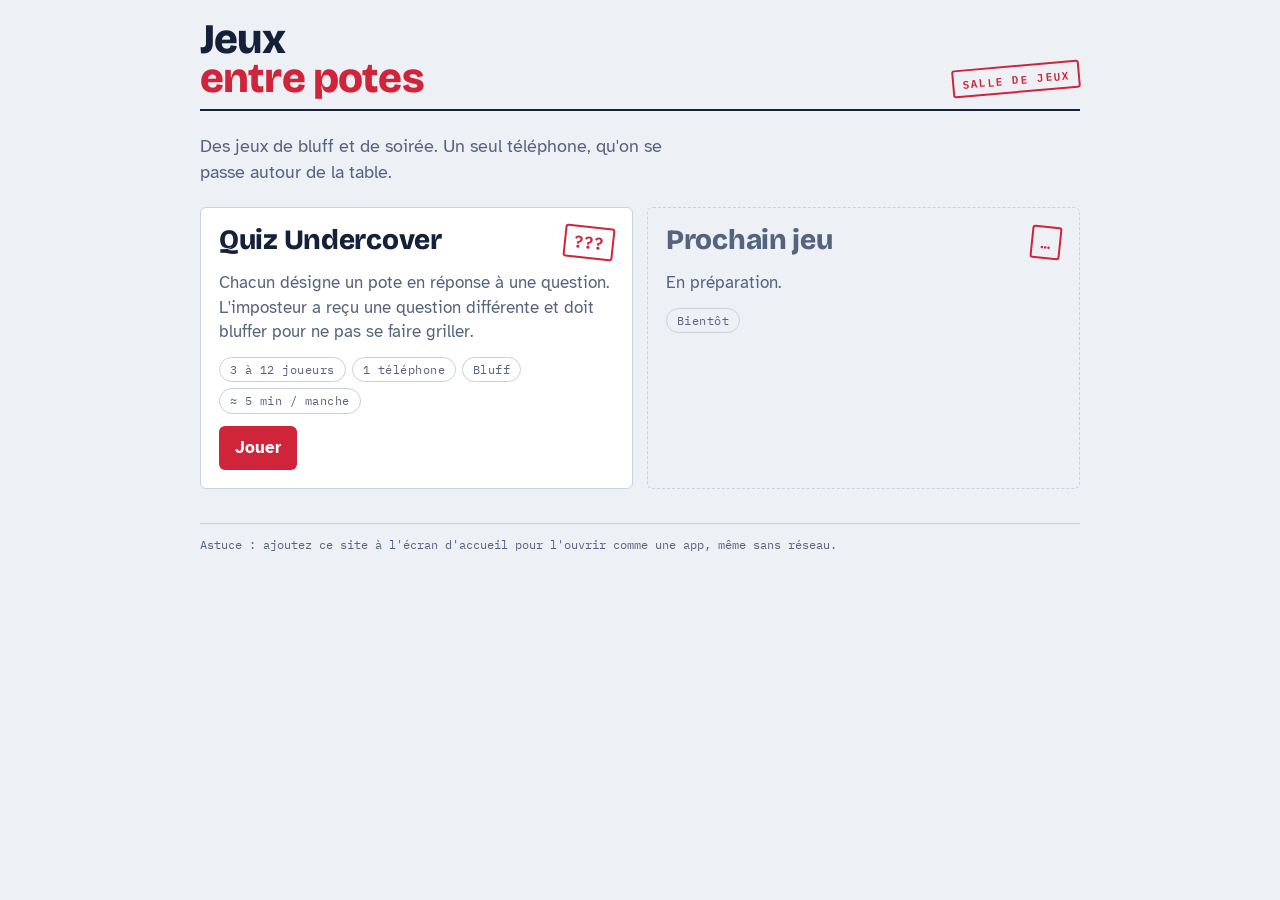
==== index.html @ 47267e18 "Site initial : catalogue, PWA et Quiz Undercover Co-Authored-By: Claude Opus 5.5 <noreply@anthropic." ====
<!doctype html>
<html lang="fr">
<head>
<meta charset="utf-8">
<meta name="viewport" content="width=device-width, initial-scale=1, viewport-fit=cover">
<title>Jeux entre potes</title>
<meta name="description" content="Jeux de soirée à jouer entre potes sur un seul téléphone.">
<meta name="theme-color" content="#15203A">
<meta name="apple-mobile-web-app-capable" content="yes">
<meta name="mobile-web-app-capable" content="yes">
<meta name="apple-mobile-web-app-status-bar-style" content="default">
<meta name="apple-mobile-web-app-title" content="Entre potes">
<link rel="manifest" href="manifest.webmanifest">
<link rel="apple-touch-icon" href="assets/icons/apple-touch-icon.png">
<link rel="icon" type="image/png" href="assets/icons/icon-192.png">
<link rel="preconnect" href="https://fonts.googleapis.com">
<link rel="preconnect" href="https://fonts.gstatic.com" crossorigin>
<link rel="stylesheet" href="https://fonts.googleapis.com/css2?family=Bricolage+Grotesque:opsz,wght@12..96,700;12..96,800&family=Atkinson+Hyperlegible:wght@400;700&family=IBM+Plex+Mono:wght@500;600&display=swap">
<link rel="stylesheet" href="assets/css/base.css">
</head>
<body>
<main class="sheet wide">
  <header class="head">
    <div class="brand">Jeux<br><em>entre potes</em></div>
    <div class="stamp">Salle de jeux</div>
  </header>
  <p class="intro">Des jeux de bluff et de soirée. Un seul téléphone, qu'on se passe autour de la table.</p>
  <section class="games" id="games" aria-label="Catalogue des jeux"></section>
  <p class="foot">Astuce : ajoutez ce site à l'écran d'accueil pour l'ouvrir comme une app, même sans réseau.</p>
</main>
<script src="assets/js/catalogue.js"></script>
<script>
  const esc = s => String(s).replace(/[&<>"']/g, c => ({ "&": "&amp;", "<": "&lt;", ">": "&gt;", '"': "&quot;", "'": "&#39;" }[c]));
  document.getElementById("games").innerHTML = GAMES.map(g => {
    const facts = g.facts.map(f => `<span>${esc(f)}</span>`).join("");
    const top = `<div class="game-top"><h2>${esc(g.title)}</h2><span class="emblem" aria-hidden="true">${esc(g.emblem)}</span></div>`;
    return g.path
      ? `<a class="game" href="${esc(g.path)}">${top}<p>${esc(g.pitch)}</p><div class="facts">${facts}</div><span class="play">Jouer</span></a>`
      : `<div class="game soon">${top}<p>${esc(g.pitch)}</p><div class="facts">${facts}</div></div>`;
  }).join("");
</script>
<script src="assets/js/pwa.js"></script>
</body>
</html>
---- assets/css/base.css ----
/* Styles communs à tout le site : couleurs, typo, boutons, cartes.
   Chaque jeu ajoute ses propres styles dans son dossier. */
/* Layout : une fiche d'interrogatoire centrée (560px max), champs étiquetés en mono, tampon rouge réservé aux moments forts */
:root {
  --paper: #EDF1F6;
  --card: #FFFFFF;
  --ink: #15203A;
  --muted: #56637E;
  --line: #C8D1DE;
  --stamp: #CF2439;
  --stamp-ink: #FFFFFF;
  --stamp-soft: #FBE3E6;
  --mark: #F2CF3A;
  --f-display: "Bricolage Grotesque", "Arial Black", system-ui, sans-serif;
  --f-body: "Atkinson Hyperlegible", system-ui, -apple-system, "Segoe UI", sans-serif;
  --f-mono: "IBM Plex Mono", ui-monospace, Menlo, Consolas, monospace;
}
@media (prefers-color-scheme: dark) {
  :root:not([data-theme="light"]) {
    --paper: #0F1628; --card: #182139; --ink: #E6EBF4; --muted: #96A2BC;
    --line: #2D3B5C; --stamp: #FF5C6D; --stamp-ink: #1A0A0D; --stamp-soft: #3A1C27; --mark: #E0C23A;
    color-scheme: dark;
  }
}
:root[data-theme="dark"] {
  --paper: #0F1628; --card: #182139; --ink: #E6EBF4; --muted: #96A2BC;
  --line: #2D3B5C; --stamp: #FF5C6D; --stamp-ink: #1A0A0D; --stamp-soft: #3A1C27; --mark: #E0C23A;
  color-scheme: dark;
}
html, body { min-height: 100%; }
body {
  background: var(--paper); color: var(--ink);
  font-family: var(--f-body); font-size: 17px; line-height: 1.45;
  padding-left: max(16px, env(safe-area-inset-left, 0px));
  padding-right: max(16px, env(safe-area-inset-right, 0px));
  padding-block: 20px 48px;
  -webkit-tap-highlight-color: transparent;
}
.sheet { max-width: 560px; margin: 0 auto; display: flex; flex-direction: column; gap: 22px; }
.head { display: flex; align-items: flex-end; justify-content: space-between; gap: 12px; border-bottom: 2px solid var(--ink); padding-bottom: 12px; }
.brand { font-family: var(--f-display); font-weight: 800; font-size: clamp(30px, 8.5vw, 42px); line-height: .92; letter-spacing: -.02em; }
.brand em { font-style: normal; color: var(--stamp); }
.stamp { font-family: var(--f-mono); font-weight: 600; text-transform: uppercase; letter-spacing: .12em; font-size: 11px; color: var(--stamp); border: 2px solid var(--stamp); padding: 4px 8px; border-radius: 3px; transform: rotate(-5deg); white-space: nowrap; margin-bottom: 4px; }
.label { font-family: var(--f-mono); font-weight: 500; font-size: 12px; text-transform: uppercase; letter-spacing: .1em; color: var(--muted); }
.field { display: flex; flex-direction: column; gap: 10px; }
.box { background: var(--card); border: 1px solid var(--line); border-radius: 6px; padding: 18px; display: flex; flex-direction: column; gap: 10px; }
.note { margin: 0; color: var(--muted); font-size: 15px; }
.center { text-align: center; }
.lead { margin: 0; font-size: 19px; text-wrap: balance; }
.err { margin: 0; color: var(--stamp); font-size: 15px; font-weight: 700; }
.row { display: flex; gap: 8px; flex-wrap: wrap; }
.row > input { flex: 1 1 160px; }
input[type="text"] { min-width: 0; font: inherit; padding: 12px 14px; border: 1px solid var(--line); border-radius: 6px; background: var(--card); color: var(--ink); }
input[type="text"]::placeholder { color: var(--muted); }

.btn { font: inherit; font-weight: 700; border: 2px solid var(--ink); background: var(--ink); color: var(--paper); border-radius: 6px; padding: 12px 18px; cursor: pointer; }
.btn.ghost { background: transparent; color: var(--ink); }
.btn.big { width: 100%; font-size: 19px; padding: 17px; }
.btn.red { background: var(--stamp); border-color: var(--stamp); color: var(--stamp-ink); }
.btn:disabled { opacity: .38; cursor: not-allowed; }
.btn.quiet { border-color: var(--line); color: var(--muted); font-weight: 400; }
:focus-visible { outline: 3px solid var(--stamp); outline-offset: 2px; }

.seg { display: flex; flex-wrap: wrap; gap: 8px; }
.seg button { font: inherit; font-weight: 700; padding: 10px 14px; border-radius: 6px; border: 2px solid var(--line); background: var(--card); color: var(--ink); cursor: pointer; display: inline-flex; gap: 8px; align-items: baseline; }
.seg button[aria-pressed="true"] { border-color: var(--ink); background: var(--ink); color: var(--paper); }
.seg button:disabled { opacity: .38; cursor: not-allowed; }
.count { font-family: var(--f-mono); font-size: 12px; font-weight: 500; opacity: .75; }
details { background: var(--card); border: 1px solid var(--line); border-radius: 6px; }
summary { cursor: pointer; padding: 14px 18px; font-weight: 700; list-style: none; display: flex; justify-content: space-between; gap: 12px; }
summary::-webkit-details-marker { display: none; }
summary::after { content: "+"; font-family: var(--f-mono); color: var(--muted); }
details[open] summary::after { content: "–"; }
.dbody { padding: 0 18px 18px; display: flex; flex-direction: column; gap: 12px; }
.dbody p, .dbody ol { margin: 0; }
.dbody ol { padding-left: 1.3em; display: flex; flex-direction: column; gap: 6px; }
:root { padding-top: env(safe-area-inset-top, 0px); padding-bottom: env(safe-area-inset-bottom, 0px); }
body { margin: 0; }
[hidden] { display: none !important; }
img { max-width: 100%; }
a { color: inherit; }
.head-l { display: flex; flex-direction: column; gap: 10px; min-width: 0; }
.back { font-family: var(--f-mono); font-size: 13px; color: var(--muted); text-decoration: none; padding-block: 4px; }
.back:hover { color: var(--ink); }

/* Catalogue */
.intro { margin: 0; font-size: 18px; color: var(--muted); max-width: 40ch; }
.games { display: grid; grid-template-columns: 1fr; gap: 14px; }
@media (min-width: 720px) { .sheet.wide { max-width: 880px; } .games { grid-template-columns: repeat(2, minmax(0, 1fr)); } }
.game { background: var(--card); border: 1px solid var(--line); border-radius: 6px; padding: 18px; display: flex; flex-direction: column; gap: 12px; text-decoration: none; color: var(--ink); min-width: 0; }
a.game:hover { border-color: var(--ink); }
.game-top { display: flex; justify-content: space-between; align-items: flex-start; gap: 12px; }
.game h2 { margin: 0; font-family: var(--f-display); font-weight: 800; font-size: 28px; line-height: 1; letter-spacing: -.01em; text-wrap: balance; }
.game p { margin: 0; color: var(--muted); }
.emblem { font-family: var(--f-mono); font-weight: 600; color: var(--stamp); border: 2px solid var(--stamp); border-radius: 3px; padding: 2px 8px; transform: rotate(6deg); white-space: nowrap; }
.facts { display: flex; flex-wrap: wrap; gap: 6px; }
.facts span { font-family: var(--f-mono); font-size: 12px; letter-spacing: .04em; border: 1px solid var(--line); border-radius: 999px; padding: 3px 10px; color: var(--muted); }
.play { align-self: flex-start; font-weight: 700; background: var(--stamp); color: var(--stamp-ink); border-radius: 6px; padding: 10px 16px; }
.game.soon { border-style: dashed; background: transparent; }
.game.soon h2 { color: var(--muted); }
.foot { font-family: var(--f-mono); font-size: 12px; color: var(--muted); border-top: 1px solid var(--line); padding-top: 12px; }
@media (prefers-reduced-motion: reduce) { * { animation: none !important; transition: none !important; } }
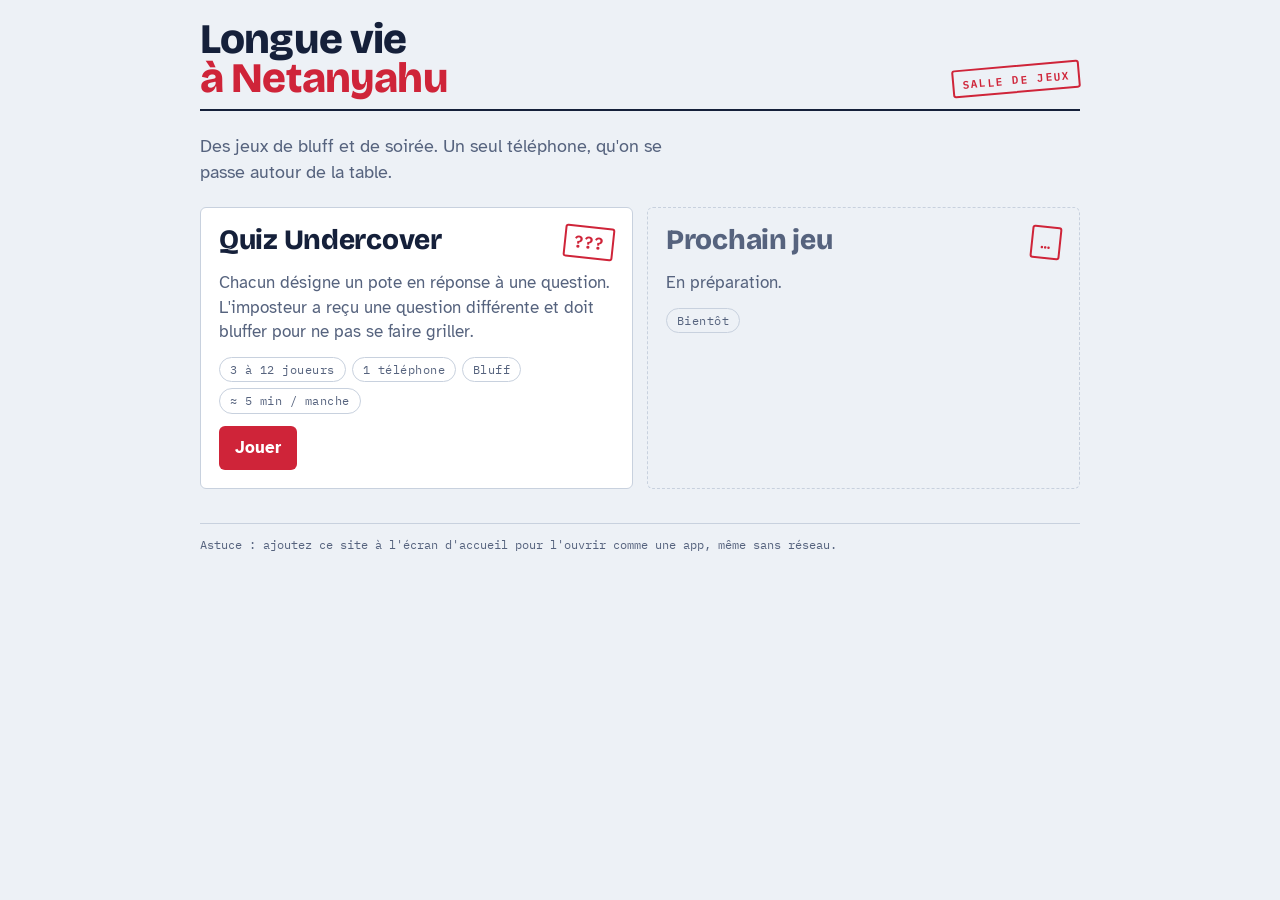
==== commit f7bbcdd1: "Accueil : nouveau titre Co-Authored-By: Claude Opus 5.5 <noreply@anthropic.com> Claude-Session: http" ====
--- a/index.html
+++ b/index.html
@@ -21,7 +21,7 @@
 <body>
 <main class="sheet wide">
   <header class="head">
-    <div class="brand">Jeux<br><em>entre potes</em></div>
+    <div class="brand">Longue vie<br><em>à Netanyahu</em></div>
     <div class="stamp">Salle de jeux</div>
   </header>
   <p class="intro">Des jeux de bluff et de soirée. Un seul téléphone, qu'on se passe autour de la table.</p>
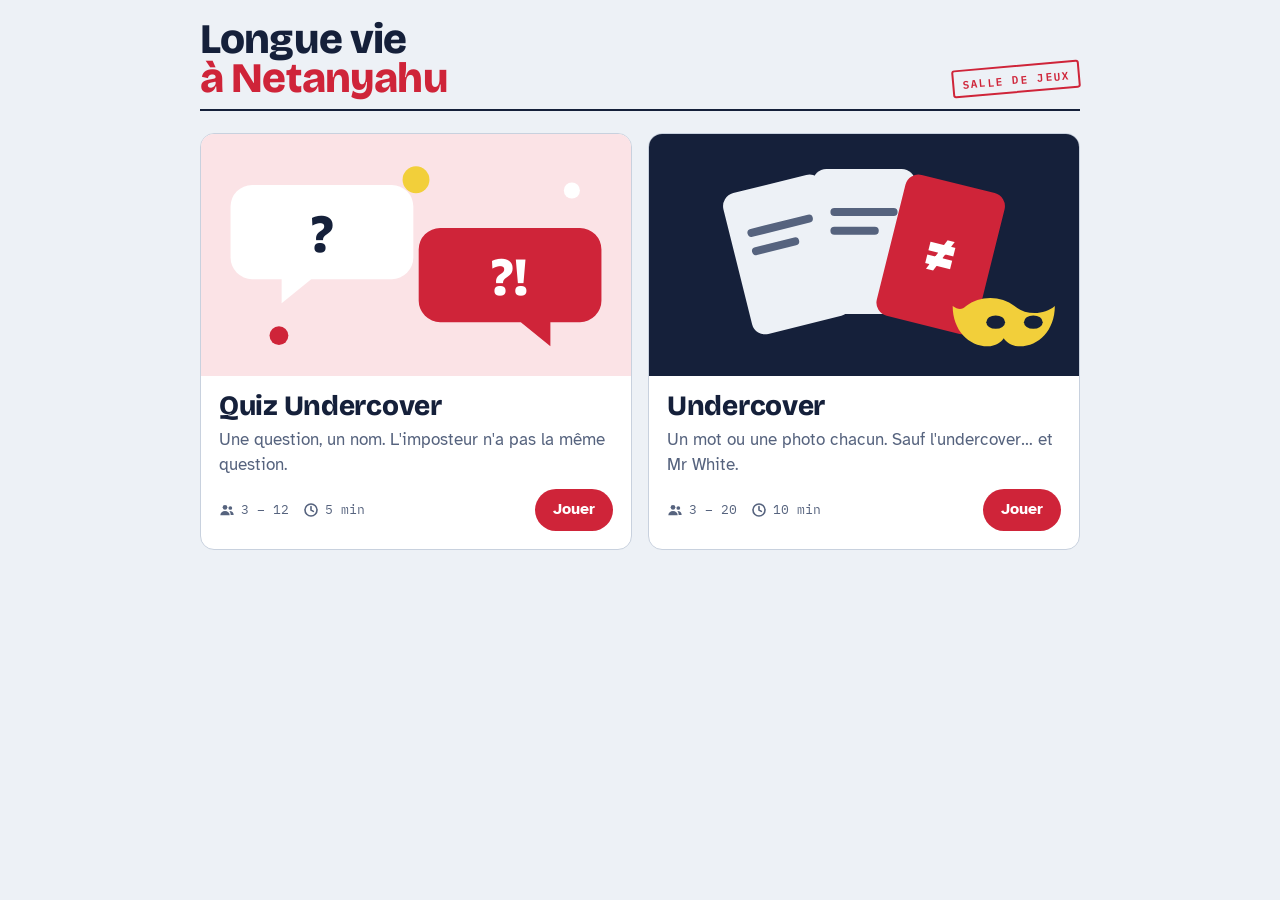
==== commit fbcd9189: "Accueil animé, réglages repliés et effets Accueil : cartes illustrées et animées, « Reprendre » si u" ====
--- a/index.html
+++ b/index.html
@@ -24,20 +24,41 @@
     <div class="brand">Longue vie<br><em>à Netanyahu</em></div>
     <div class="stamp">Salle de jeux</div>
   </header>
-  <p class="intro">Des jeux de bluff et de soirée. Un seul téléphone, qu'on se passe autour de la table.</p>
-  <section class="games" id="games" aria-label="Catalogue des jeux"></section>
-  <p class="foot">Astuce : ajoutez ce site à l'écran d'accueil pour l'ouvrir comme une app, même sans réseau.</p>
+  <section class="games" id="games" aria-label="Jeux"></section>
 </main>
 <script src="assets/js/catalogue.js"></script>
+<script src="assets/js/fx.js"></script>
 <script>
   const esc = s => String(s).replace(/[&<>"']/g, c => ({ "&": "&amp;", "<": "&lt;", ">": "&gt;", '"': "&quot;", "'": "&#39;" }[c]));
-  document.getElementById("games").innerHTML = GAMES.map(g => {
-    const facts = g.facts.map(f => `<span>${esc(f)}</span>`).join("");
-    const top = `<div class="game-top"><h2>${esc(g.title)}</h2><span class="emblem" aria-hidden="true">${esc(g.emblem)}</span></div>`;
-    return g.path
-      ? `<a class="game" href="${esc(g.path)}">${top}<p>${esc(g.pitch)}</p><div class="facts">${facts}</div><span class="play">Jouer</span></a>`
-      : `<div class="game soon">${top}<p>${esc(g.pitch)}</p><div class="facts">${facts}</div></div>`;
+  // Illustrations animées des cartes (couleurs via les tokens du thème).
+  const ART = {
+    quiz: `<svg viewBox="0 0 320 180" aria-hidden="true">
+      <g class="bob" style="--d:0s"><path d="M38 38h104a16 16 0 0 1 16 16v38a16 16 0 0 1-16 16H82l-22 18v-18H38a16 16 0 0 1-16-16V54a16 16 0 0 1 16-16z" fill="var(--card)"/><text x="90" y="88" text-anchor="middle" font-family="var(--f-display)" font-weight="800" font-size="40" fill="var(--ink)">?</text></g>
+      <g class="bob" style="--d:-1.2s"><path d="M178 70h104a16 16 0 0 1 16 16v38a16 16 0 0 1-16 16h-22v18l-22-18h-60a16 16 0 0 1-16-16V86a16 16 0 0 1 16-16z" fill="var(--stamp)"/><text x="230" y="120" text-anchor="middle" font-family="var(--f-display)" font-weight="800" font-size="40" fill="var(--stamp-ink)">?!</text></g>
+      <g class="bob" style="--d:-2.1s"><circle cx="160" cy="34" r="10" fill="var(--mark)"/><circle cx="276" cy="42" r="6" fill="var(--card)"/><circle cx="58" cy="150" r="7" fill="var(--stamp)"/></g>
+    </svg>`,
+    undercover: `<svg viewBox="0 0 320 180" aria-hidden="true">
+      <g class="sway" style="--r:-14deg;--d:0s"><rect x="78" y="34" width="76" height="108" rx="10" fill="var(--paper)"/><path d="M94 66h44M94 80h30" stroke="var(--muted)" stroke-width="6" stroke-linecap="round"/></g>
+      <g class="sway" style="--r:0deg;--d:-.8s"><rect x="122" y="26" width="76" height="108" rx="10" fill="var(--paper)"/><path d="M138 58h44M138 72h30" stroke="var(--muted)" stroke-width="6" stroke-linecap="round"/></g>
+      <g class="sway" style="--r:14deg;--d:-1.6s"><rect x="166" y="34" width="76" height="108" rx="10" fill="var(--stamp)"/><text x="204" y="104" text-anchor="middle" font-family="var(--f-display)" font-weight="800" font-size="46" fill="var(--stamp-ink)">≠</text></g>
+      <g class="bob" style="--d:-.6s"><path d="M236 128c10-8 26-8 36 0 8 7 22 7 30 0 0 18-12 30-26 30-6 0-10-3-12-6-2 3-6 6-12 6-14 0-26-12-26-30 4 3 7 3 10 0z" fill="var(--mark)"/><ellipse cx="258" cy="140" rx="7" ry="5" fill="var(--ink)"/><ellipse cx="286" cy="140" rx="7" ry="5" fill="var(--ink)"/></g>
+    </svg>`
+  };
+  const PEOPLE = `<svg viewBox="0 0 24 24" aria-hidden="true"><circle cx="9" cy="8" r="3.5"/><path d="M2 20c0-4 3-6.5 7-6.5s7 2.5 7 6.5z"/><circle cx="17" cy="9" r="2.8"/><path d="M15.5 13.6c4 0 6.5 2.3 6.5 5.9h-4.5c0-2.3-.7-4.3-2-5.9z"/></svg>`;
+  const CLOCK = `<svg viewBox="0 0 24 24" aria-hidden="true"><circle cx="12" cy="12" r="9" fill="none" stroke="currentColor" stroke-width="2.4"/><path d="M12 7v5l3.5 2" fill="none" stroke="currentColor" stroke-width="2.4" stroke-linecap="round"/></svg>`;
+  const ongoing = key => { try { const s = JSON.parse(localStorage.getItem(key) || "null"); return !!(s && s.g && s.screen && s.screen !== "result" && s.screen !== "setup"); } catch (e) { return false; } };
+  document.getElementById("games").innerHTML = GAMES.map((g, i) => {
+    const live = g.save && ongoing(g.save);
+    return `<a class="game game-${g.art}" href="${esc(g.path)}" style="--i:${i}">
+      <div class="art">${ART[g.art] || ""}${live ? `<span class="live">Partie en cours</span>` : ""}</div>
+      <div class="game-body">
+        <h2>${esc(g.title)}</h2>
+        <p>${esc(g.pitch)}</p>
+        <div class="meta"><span>${PEOPLE}${esc(g.players)}</span><span>${CLOCK}${esc(g.time)}</span><span class="play">${live ? "Reprendre" : "Jouer"}</span></div>
+      </div>
+    </a>`;
   }).join("");
+  document.getElementById("games").addEventListener("click", e => { if (e.target.closest(".game")) fx.buzz(10); });
 </script>
 <script src="assets/js/pwa.js"></script>
 </body>
--- a/assets/css/base.css
+++ b/assets/css/base.css
@@ -84,19 +84,50 @@
 .back:hover { color: var(--ink); }
 
 /* Catalogue */
-.intro { margin: 0; font-size: 18px; color: var(--muted); max-width: 40ch; }
-.games { display: grid; grid-template-columns: 1fr; gap: 14px; }
+.games { display: grid; grid-template-columns: 1fr; gap: 16px; }
 @media (min-width: 720px) { .sheet.wide { max-width: 880px; } .games { grid-template-columns: repeat(2, minmax(0, 1fr)); } }
-.game { background: var(--card); border: 1px solid var(--line); border-radius: 6px; padding: 18px; display: flex; flex-direction: column; gap: 12px; text-decoration: none; color: var(--ink); min-width: 0; }
-a.game:hover { border-color: var(--ink); }
-.game-top { display: flex; justify-content: space-between; align-items: flex-start; gap: 12px; }
-.game h2 { margin: 0; font-family: var(--f-display); font-weight: 800; font-size: 28px; line-height: 1; letter-spacing: -.01em; text-wrap: balance; }
+.game { background: var(--card); border: 1px solid var(--line); border-radius: 14px; overflow: hidden; display: flex; flex-direction: column; text-decoration: none; color: var(--ink); min-width: 0;
+  animation: cardin .5s cubic-bezier(.2,.8,.3,1) both; animation-delay: calc(var(--i) * 90ms); transition: transform .15s ease, box-shadow .15s ease; }
+@keyframes cardin { from { opacity: 0; transform: translateY(18px); } }
+.game:hover { box-shadow: 0 10px 28px color-mix(in srgb, var(--ink) 14%, transparent); }
+.game:active { transform: scale(.98); }
+.art { position: relative; aspect-ratio: 16 / 9; display: grid; place-items: center; }
+.art svg { width: 100%; height: 100%; }
+.game-quiz .art { background: var(--stamp-soft); }
+.game-undercover .art { background: var(--ink); }
+.bob { animation: bob 3.2s ease-in-out infinite; animation-delay: var(--d); }
+@keyframes bob { 50% { transform: translateY(-7px); } }
+.sway { transform-box: fill-box; transform-origin: 50% 100%; transform: rotate(var(--r)); animation: sway 3.6s ease-in-out infinite; animation-delay: var(--d); }
+@keyframes sway { 50% { transform: rotate(calc(var(--r) + 4deg)) translateY(-4px); } }
+.game:hover .bob, .game:hover .sway { animation-duration: 1.4s; }
+.live { position: absolute; top: 12px; left: 12px; font-family: var(--f-mono); font-size: 11px; font-weight: 600; text-transform: uppercase; letter-spacing: .1em; background: var(--stamp); color: var(--stamp-ink); border-radius: 999px; padding: 4px 10px; }
+.live::before { content: ""; display: inline-block; width: 7px; height: 7px; border-radius: 50%; background: currentColor; margin-right: 6px; vertical-align: 1px; animation: blink 1.2s ease-in-out infinite; }
+@keyframes blink { 50% { opacity: .2; } }
+.game-body { padding: 16px 18px 18px; display: flex; flex-direction: column; gap: 8px; }
+.game h2 { margin: 0; font-family: var(--f-display); font-weight: 800; font-size: 28px; line-height: 1; letter-spacing: -.01em; }
 .game p { margin: 0; color: var(--muted); }
-.emblem { font-family: var(--f-mono); font-weight: 600; color: var(--stamp); border: 2px solid var(--stamp); border-radius: 3px; padding: 2px 8px; transform: rotate(6deg); white-space: nowrap; }
-.facts { display: flex; flex-wrap: wrap; gap: 6px; }
-.facts span { font-family: var(--f-mono); font-size: 12px; letter-spacing: .04em; border: 1px solid var(--line); border-radius: 999px; padding: 3px 10px; color: var(--muted); }
-.play { align-self: flex-start; font-weight: 700; background: var(--stamp); color: var(--stamp-ink); border-radius: 6px; padding: 10px 16px; }
-.game.soon { border-style: dashed; background: transparent; }
-.game.soon h2 { color: var(--muted); }
-.foot { font-family: var(--f-mono); font-size: 12px; color: var(--muted); border-top: 1px solid var(--line); padding-top: 12px; }
+.meta { display: flex; align-items: center; gap: 14px; margin-top: 4px; font-family: var(--f-mono); font-size: 13px; color: var(--muted); }
+.meta span { display: inline-flex; align-items: center; gap: 6px; }
+.meta svg { width: 16px; height: 16px; fill: currentColor; }
+.play { margin-left: auto; font-family: var(--f-body); font-weight: 700; font-size: 16px; background: var(--stamp); color: var(--stamp-ink) !important; border-radius: 999px; padding: 9px 18px; }
 @media (prefers-reduced-motion: reduce) { * { animation: none !important; transition: none !important; } }
+
+/* Réglage « Taux de ressemblance » (assets/js/ressemblance.js) */
+.seg.sim button { flex: 1 1 auto; justify-content: center; align-items: center; padding: 10px 12px; }
+.sim-bars { display: inline-flex; align-items: flex-end; gap: 2px; height: 14px; }
+.sim-bars i { width: 4px; border-radius: 1px; background: currentColor; opacity: .25; }
+.sim-bars i:nth-child(1) { height: 5px; } .sim-bars i:nth-child(2) { height: 7px; } .sim-bars i:nth-child(3) { height: 9px; } .sim-bars i:nth-child(4) { height: 11px; } .sim-bars i:nth-child(5) { height: 14px; }
+.sim-bars i.on { opacity: 1; }
+.sim-desc { background: var(--card); border: 1px solid var(--line); border-left: 4px solid var(--stamp); border-radius: 6px; padding: 12px 14px; font-size: 15px; }
+.sim-desc span { color: var(--muted); }
+
+/* Effets (assets/js/fx.js) */
+.enter { animation: enter .3s cubic-bezier(.2,.8,.3,1); }
+@keyframes enter { from { opacity: 0; transform: translateY(12px); } }
+.btn, .seg button, .pick button, .chip button { transition: transform .12s ease, background-color .15s ease, border-color .15s ease; }
+.btn:active:not(:disabled), .seg button:active:not(:disabled), .pick button:active { transform: scale(.96); }
+.chip.ex { opacity: .5; border-style: dashed; }
+.settings summary { align-items: baseline; }
+.settings .sum { margin-left: auto; font-weight: 400; font-size: 14px; color: var(--muted); text-align: right; }
+.settings .dbody { gap: 20px; }
+.seg.full button { flex: 1; justify-content: center; }
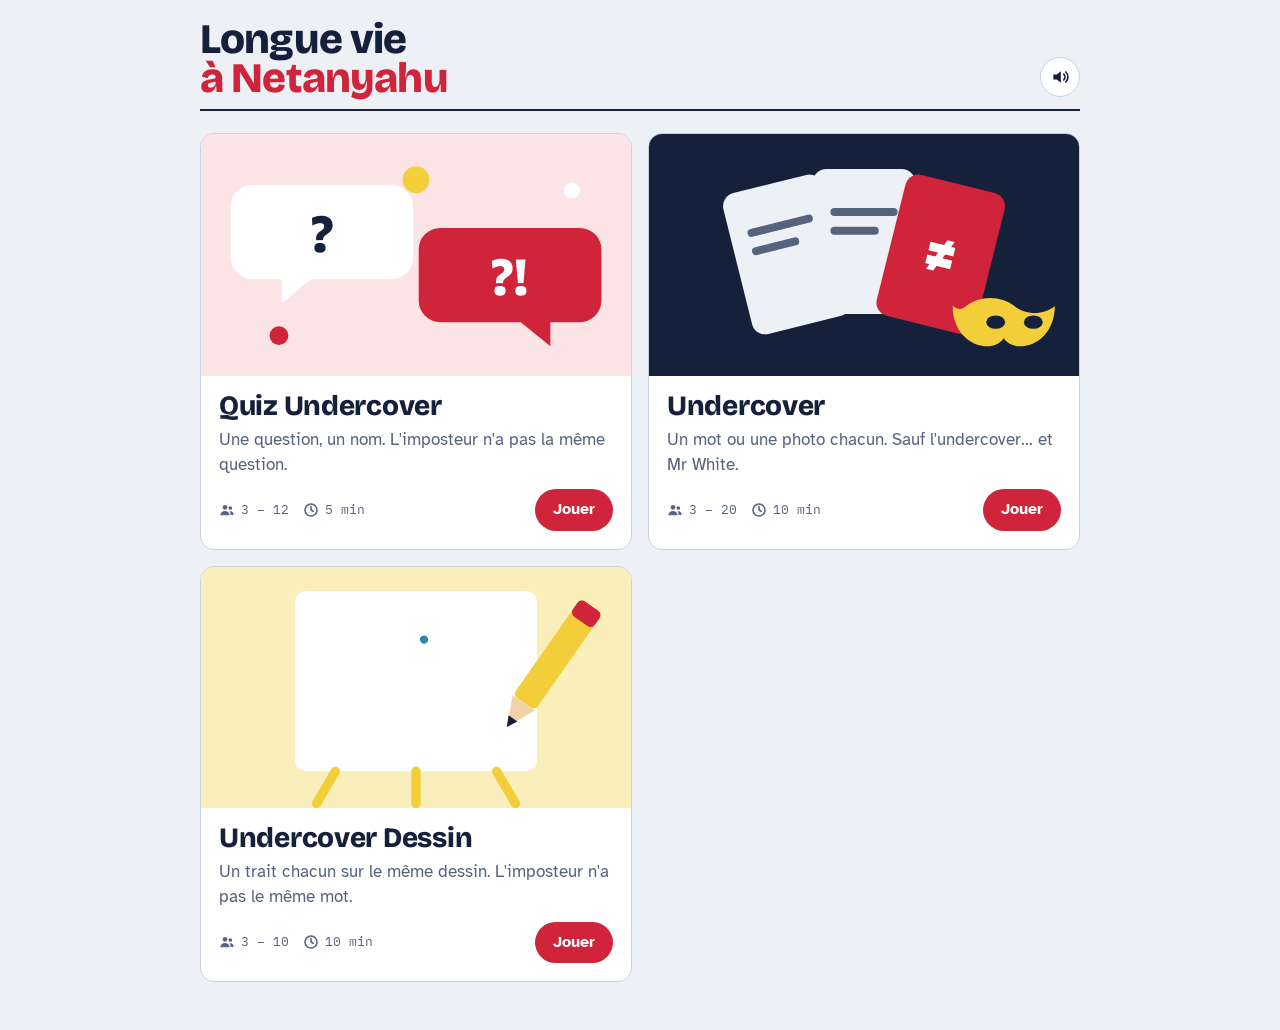
==== commit e1876443: "Sons et nouveau jeu Undercover Dessin Sons synthétisés (tic, révélation, élimination, victoire, éche" ====
--- a/index.html
+++ b/index.html
@@ -22,7 +22,7 @@
 <main class="sheet wide">
   <header class="head">
     <div class="brand">Longue vie<br><em>à Netanyahu</em></div>
-    <div class="stamp">Salle de jeux</div>
+    <div class="head-r"><span id="snd"></span></div>
   </header>
   <section class="games" id="games" aria-label="Jeux"></section>
 </main>
@@ -42,6 +42,13 @@
       <g class="sway" style="--r:0deg;--d:-.8s"><rect x="122" y="26" width="76" height="108" rx="10" fill="var(--paper)"/><path d="M138 58h44M138 72h30" stroke="var(--muted)" stroke-width="6" stroke-linecap="round"/></g>
       <g class="sway" style="--r:14deg;--d:-1.6s"><rect x="166" y="34" width="76" height="108" rx="10" fill="var(--stamp)"/><text x="204" y="104" text-anchor="middle" font-family="var(--f-display)" font-weight="800" font-size="46" fill="var(--stamp-ink)">≠</text></g>
       <g class="bob" style="--d:-.6s"><path d="M236 128c10-8 26-8 36 0 8 7 22 7 30 0 0 18-12 30-26 30-6 0-10-3-12-6-2 3-6 6-12 6-14 0-26-12-26-30 4 3 7 3 10 0z" fill="var(--mark)"/><ellipse cx="258" cy="140" rx="7" ry="5" fill="var(--ink)"/><ellipse cx="286" cy="140" rx="7" ry="5" fill="var(--ink)"/></g>
+    </svg>`,
+    dessin: `<svg viewBox="0 0 320 180" aria-hidden="true">
+      <rect x="70" y="18" width="180" height="134" rx="8" fill="#FFFFFF"/>
+      <path class="scribble" pathLength="1" d="M96 120c18-40 34-62 52-60s14 40 30 42 22-50 40-52 10 46 18 58" fill="none" stroke="var(--stamp)" stroke-width="7" stroke-linecap="round" stroke-linejoin="round"/>
+      <path class="scribble s2" pathLength="1" d="M104 56c20 6 44 4 62-2" fill="none" stroke="#2E86AB" stroke-width="6" stroke-linecap="round"/>
+      <path d="M100 152l-14 24M220 152l14 24M160 152v24" stroke="var(--mark)" stroke-width="7" stroke-linecap="round"/>
+      <g class="bob" style="--d:-.4s"><g transform="rotate(35 262 70)"><rect x="252" y="20" width="20" height="88" rx="4" fill="var(--mark)"/><path d="M252 108h20l-10 22z" fill="#F2D3A8"/><path d="M258 122h8l-4 8z" fill="var(--ink)"/><rect x="252" y="20" width="20" height="14" rx="4" fill="var(--stamp)"/></g></g>
     </svg>`
   };
   const PEOPLE = `<svg viewBox="0 0 24 24" aria-hidden="true"><circle cx="9" cy="8" r="3.5"/><path d="M2 20c0-4 3-6.5 7-6.5s7 2.5 7 6.5z"/><circle cx="17" cy="9" r="2.8"/><path d="M15.5 13.6c4 0 6.5 2.3 6.5 5.9h-4.5c0-2.3-.7-4.3-2-5.9z"/></svg>`;
@@ -58,7 +65,8 @@
       </div>
     </a>`;
   }).join("");
-  document.getElementById("games").addEventListener("click", e => { if (e.target.closest(".game")) fx.buzz(10); });
+  document.getElementById("games").addEventListener("click", e => { if (e.target.closest(".game")) { fx.buzz(10); fx.sound("tick"); } });
+  document.getElementById("snd").outerHTML = fx.soundButton();
 </script>
 <script src="assets/js/pwa.js"></script>
 </body>
--- a/assets/css/base.css
+++ b/assets/css/base.css
@@ -131,3 +131,11 @@
 .settings .sum { margin-left: auto; font-weight: 400; font-size: 14px; color: var(--muted); text-align: right; }
 .settings .dbody { gap: 20px; }
 .seg.full button { flex: 1; justify-content: center; }
+.snd { font: inherit; width: 40px; height: 40px; border-radius: 50%; border: 1px solid var(--line); background: var(--card); color: var(--ink); display: inline-grid; place-items: center; cursor: pointer; flex: none; padding: 0; }
+.snd svg { width: 20px; height: 20px; fill: currentColor; }
+.snd[aria-pressed="false"] { color: var(--muted); }
+.head-r { display: flex; align-items: center; gap: 10px; }
+.game-dessin .art { background: color-mix(in srgb, var(--mark) 35%, var(--card)); }
+.scribble { stroke-dasharray: 1; stroke-dashoffset: 1; animation: scribble 4s ease-in-out infinite; }
+.scribble.s2 { animation-delay: 1.2s; }
+@keyframes scribble { 0% { stroke-dashoffset: 1; } 45%, 85% { stroke-dashoffset: 0; } 100% { stroke-dashoffset: 0; opacity: 0; } }
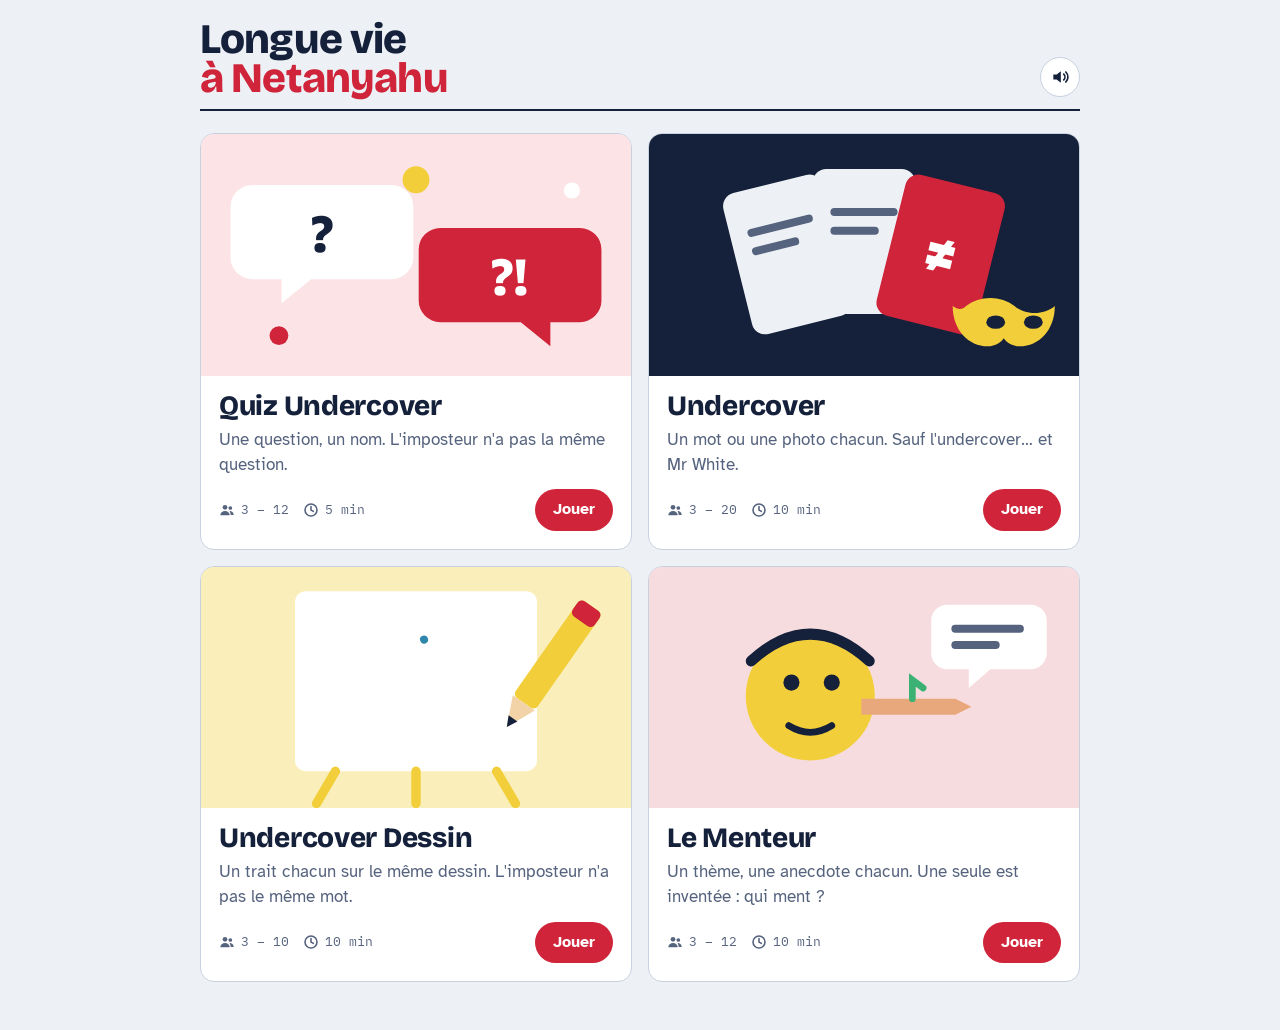
==== commit 31a112f6: "Nouveau jeu : Le Menteur Un thème commun, chacun raconte une vraie anecdote, le menteur en invente u" ====
--- a/index.html
+++ b/index.html
@@ -49,6 +49,15 @@
       <path class="scribble s2" pathLength="1" d="M104 56c20 6 44 4 62-2" fill="none" stroke="#2E86AB" stroke-width="6" stroke-linecap="round"/>
       <path d="M100 152l-14 24M220 152l14 24M160 152v24" stroke="var(--mark)" stroke-width="7" stroke-linecap="round"/>
       <g class="bob" style="--d:-.4s"><g transform="rotate(35 262 70)"><rect x="252" y="20" width="20" height="88" rx="4" fill="var(--mark)"/><path d="M252 108h20l-10 22z" fill="#F2D3A8"/><path d="M258 122h8l-4 8z" fill="var(--ink)"/><rect x="252" y="20" width="20" height="14" rx="4" fill="var(--stamp)"/></g></g>
+    </svg>`,
+    menteur: `<svg viewBox="0 0 320 180" aria-hidden="true">
+      <g class="bob" style="--d:-.3s"><circle cx="120" cy="96" r="48" fill="var(--mark)"/>
+        <circle cx="106" cy="86" r="6" fill="var(--ink)"/><circle cx="136" cy="86" r="6" fill="var(--ink)"/>
+        <path d="M104 118q16 10 32 0" fill="none" stroke="var(--ink)" stroke-width="5" stroke-linecap="round"/>
+        <path d="M76 70q44-40 88 0" fill="none" stroke="var(--ink)" stroke-width="8" stroke-linecap="round"/>
+        <g class="nose"><path d="M158 98h70l12 6-12 6h-70z" fill="#E8A87C"/><path d="M196 98v-14l8 6" fill="none" stroke="#3BB273" stroke-width="5" stroke-linecap="round"/></g></g>
+      <g class="bob" style="--d:-1.4s"><path d="M222 28h62a12 12 0 0 1 12 12v24a12 12 0 0 1-12 12h-30l-16 14v-14h-16a12 12 0 0 1-12-12V40a12 12 0 0 1 12-12z" fill="var(--card)"/>
+        <path d="M228 46h48M228 58h30" stroke="var(--muted)" stroke-width="6" stroke-linecap="round"/></g>
     </svg>`
   };
   const PEOPLE = `<svg viewBox="0 0 24 24" aria-hidden="true"><circle cx="9" cy="8" r="3.5"/><path d="M2 20c0-4 3-6.5 7-6.5s7 2.5 7 6.5z"/><circle cx="17" cy="9" r="2.8"/><path d="M15.5 13.6c4 0 6.5 2.3 6.5 5.9h-4.5c0-2.3-.7-4.3-2-5.9z"/></svg>`;
--- a/assets/css/base.css
+++ b/assets/css/base.css
@@ -127,8 +127,11 @@
 .btn, .seg button, .pick button, .chip button { transition: transform .12s ease, background-color .15s ease, border-color .15s ease; }
 .btn:active:not(:disabled), .seg button:active:not(:disabled), .pick button:active { transform: scale(.96); }
 .chip.ex { opacity: .5; border-style: dashed; }
-.settings summary { align-items: baseline; }
-.settings .sum { margin-left: auto; font-weight: 400; font-size: 14px; color: var(--muted); text-align: right; }
+.settings summary { display: grid; grid-template-columns: minmax(0, 1fr) auto; align-items: center; row-gap: 10px; }
+.settings summary::after { grid-column: 2; grid-row: 1; }
+.settings .st { grid-column: 1; grid-row: 1; white-space: nowrap; }
+.settings .sum { grid-column: 1 / -1; grid-row: 2; display: flex; flex-wrap: wrap; gap: 6px; }
+.settings .sum i { font-style: normal; font-family: var(--f-mono); font-size: 12px; font-weight: 500; color: var(--muted); border: 1px solid var(--line); border-radius: 999px; padding: 3px 10px; white-space: nowrap; }
 .settings .dbody { gap: 20px; }
 .seg.full button { flex: 1; justify-content: center; }
 .snd { font: inherit; width: 40px; height: 40px; border-radius: 50%; border: 1px solid var(--line); background: var(--card); color: var(--ink); display: inline-grid; place-items: center; cursor: pointer; flex: none; padding: 0; }
@@ -139,3 +142,26 @@
 .scribble { stroke-dasharray: 1; stroke-dashoffset: 1; animation: scribble 4s ease-in-out infinite; }
 .scribble.s2 { animation-delay: 1.2s; }
 @keyframes scribble { 0% { stroke-dashoffset: 1; } 45%, 85% { stroke-dashoffset: 0; } 100% { stroke-dashoffset: 0; opacity: 0; } }
+/* En-tête : le titre ne se fait jamais recouvrir ; le tampon passe à la ligne s'il manque de place. */
+.head { flex-wrap: wrap; row-gap: 8px; }
+.head-l { flex: 1 1 auto; }
+.head-r { margin-left: auto; }
+@media (max-width: 420px) { .stamp { font-size: 10px; letter-spacing: .1em; padding: 3px 7px; } }
+
+/* Gestion des paquets (assets/js/paquets.js) */
+.pk-list { list-style: none; margin: 0; padding: 0; display: flex; flex-direction: column; }
+.pk-list button { width: 100%; font: inherit; display: flex; align-items: center; gap: 10px; padding: 12px 2px; border: 0; border-bottom: 1px dashed var(--line); background: none; color: var(--ink); cursor: pointer; text-align: left; font-weight: 700; }
+.pk-list small { font-family: var(--f-mono); font-weight: 500; font-size: 11px; text-transform: uppercase; letter-spacing: .08em; color: var(--stamp); }
+.pk-list i { margin-left: auto; font-style: normal; color: var(--muted); font-size: 22px; line-height: 1; }
+.pk-head { display: flex; align-items: center; gap: 12px; }
+.pk-back { font: inherit; font-family: var(--f-mono); font-size: 13px; color: var(--muted); background: none; border: 0; padding: 4px 0; cursor: pointer; }
+.pk-head strong { font-family: var(--f-display); font-size: 22px; }
+.pk-add { display: grid; grid-template-columns: 1fr; gap: 8px; }
+.pk-add .btn { grid-column: 1 / -1; }
+.pk-add input, input[type="search"] { min-width: 0; font: inherit; padding: 12px 14px; border: 1px solid var(--line); border-radius: 6px; background: var(--card); color: var(--ink); }
+.pk-words { max-height: 320px; overflow-y: auto; }
+.pk-words .chip { font-weight: 400; }
+.seg [data-pk="more"] { border-style: dashed; color: var(--muted); font-weight: 400; }
+.game-menteur .art { background: color-mix(in srgb, var(--stamp) 16%, var(--card)); }
+.nose { transform-box: fill-box; transform-origin: 0 50%; animation: nose 3.6s ease-in-out infinite; }
+@keyframes nose { 0%, 20% { transform: scaleX(.35); } 55%, 80% { transform: scaleX(1); } 100% { transform: scaleX(.35); } }
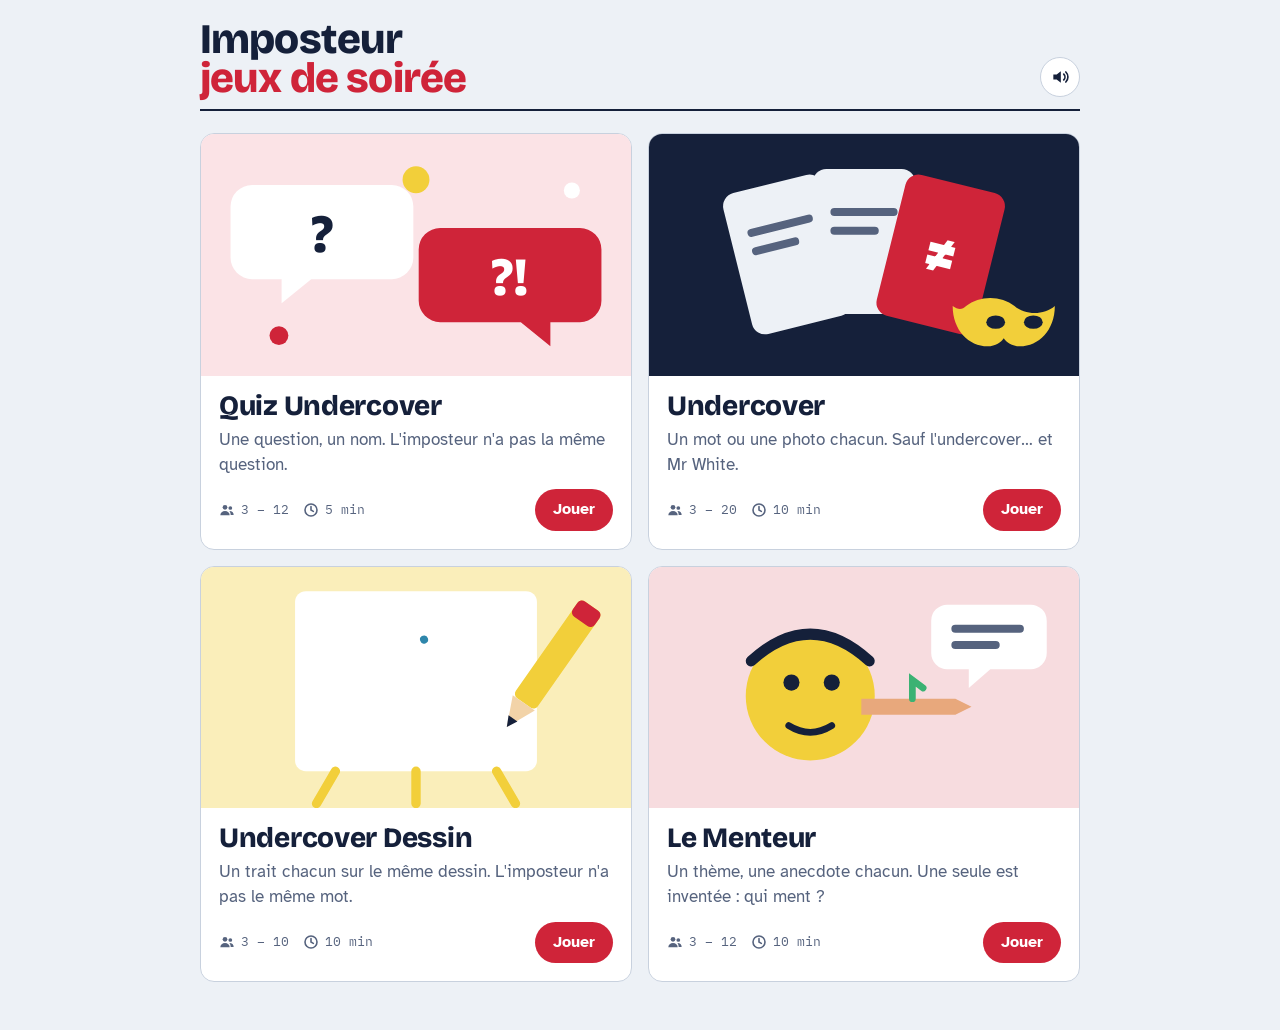
==== commit 063ba6cb: "Nouveau nom : Imposteur : jeux de soirée Titre de l'accueil, titres des pages, nom de l'app installé" ====
--- a/index.html
+++ b/index.html
@@ -3,13 +3,13 @@
 <head>
 <meta charset="utf-8">
 <meta name="viewport" content="width=device-width, initial-scale=1, viewport-fit=cover">
-<title>Jeux entre potes</title>
+<title>Imposteur : jeux de soirée</title>
 <meta name="description" content="Jeux de soirée à jouer entre potes sur un seul téléphone.">
 <meta name="theme-color" content="#15203A">
 <meta name="apple-mobile-web-app-capable" content="yes">
 <meta name="mobile-web-app-capable" content="yes">
 <meta name="apple-mobile-web-app-status-bar-style" content="default">
-<meta name="apple-mobile-web-app-title" content="Entre potes">
+<meta name="apple-mobile-web-app-title" content="Imposteur">
 <link rel="manifest" href="manifest.webmanifest">
 <link rel="apple-touch-icon" href="assets/icons/apple-touch-icon.png">
 <link rel="icon" type="image/png" href="assets/icons/icon-192.png">
@@ -21,7 +21,7 @@
 <body>
 <main class="sheet wide">
   <header class="head">
-    <div class="brand">Longue vie<br><em>à Netanyahu</em></div>
+    <div class="brand">Imposteur<br><em>jeux de soirée</em></div>
     <div class="head-r"><span id="snd"></span></div>
   </header>
   <section class="games" id="games" aria-label="Jeux"></section>
